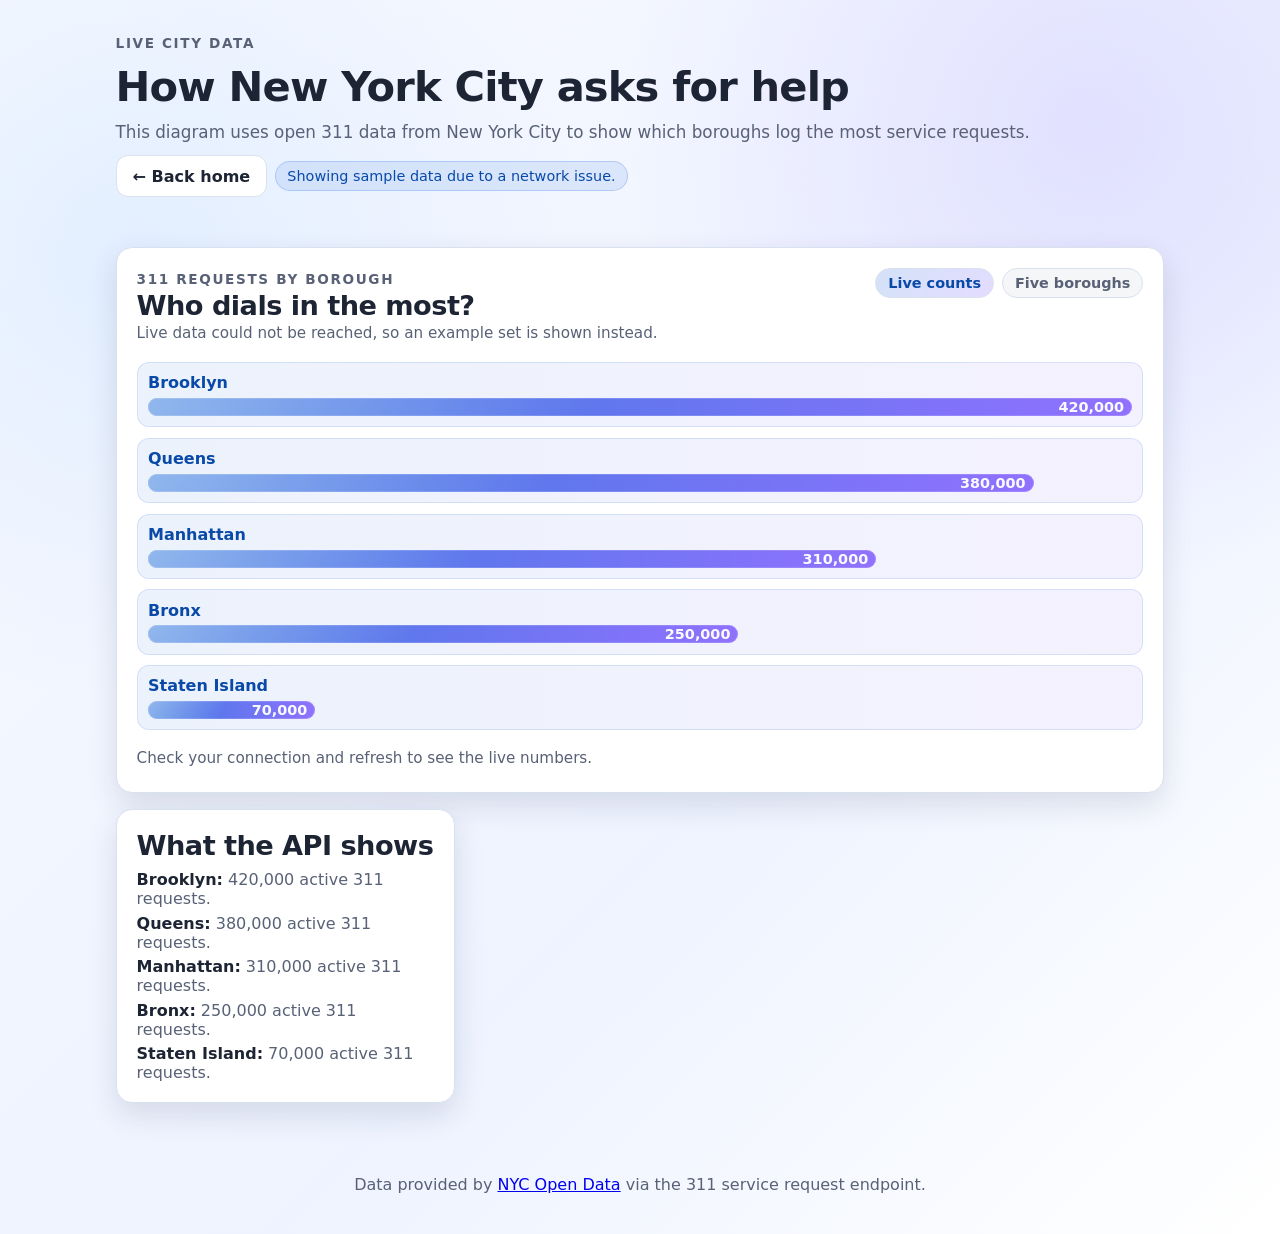
==== city-data.html @ 428a52f7 "Add NYC 311 service request diagram" ====
<!doctype html>
<html lang="en">
<head>
  <meta charset="UTF-8" />
  <meta name="viewport" content="width=device-width, initial-scale=1" />
  <title>NYC 311 Visual</title>
  <link rel="stylesheet" href="styles.css" />
</head>
<body class="city-data-page">
  <header class="site-header container">
    <p class="eyebrow">Live city data</p>
    <h1>How New York City asks for help</h1>
    <p class="lead">This diagram uses open 311 data from New York City to show which boroughs log the most service requests.</p>
    <div class="action-row">
      <a class="button" href="index.html">← Back home</a>
      <span class="badge" id="status">Loading NYC open data…</span>
    </div>
  </header>

  <main class="container grid">
    <section class="card chart-card" aria-live="polite" aria-atomic="true">
      <div class="chart-header">
        <div>
          <p class="eyebrow">311 Requests by borough</p>
          <h2>Who dials in the most?</h2>
          <p class="status" id="description">Waiting for a response from the NYC Open Data API.</p>
        </div>
        <div class="legend">
          <span class="legend-badge gradient">Live counts</span>
          <span class="legend-badge muted">Five boroughs</span>
        </div>
      </div>

      <div id="chart" class="bar-chart" role="img" aria-label="Bar chart of 311 requests by borough."></div>
      <p class="status" id="note">Bars grow dynamically once live data arrives.</p>
    </section>

    <section class="card">
      <h2>What the API shows</h2>
      <ul class="list" id="highlights">
        <li>We are looking up the five boroughs directly from NYC Open Data.</li>
        <li>Counts represent the live number of 311 requests recorded in the database.</li>
        <li>The chart animates to make the comparison easy to read.</li>
      </ul>
    </section>
  </main>

  <footer class="footer">
    Data provided by <a href="https://data.cityofnewyork.us/" target="_blank" rel="noopener">NYC Open Data</a> via the 311 service request endpoint.
  </footer>

  <script>
    const statusEl = document.getElementById('status');
    const descriptionEl = document.getElementById('description');
    const chartEl = document.getElementById('chart');
    const noteEl = document.getElementById('note');
    const highlightsEl = document.getElementById('highlights');

    function createBar(name, value, max) {
      const percent = Math.round((value / max) * 100);
      const bar = document.createElement('div');
      bar.className = 'bar';
      bar.setAttribute('role', 'group');
      bar.setAttribute('aria-label', `${name} has ${value.toLocaleString()} requests`);

      const label = document.createElement('span');
      label.className = 'bar-label';
      label.textContent = name;

      const fill = document.createElement('div');
      fill.className = 'bar-fill';
      fill.style.setProperty('--target-width', `${percent}%`);
      fill.innerHTML = `<span class="bar-value">${value.toLocaleString()}</span>`;

      bar.append(label, fill);
      return bar;
    }

    function renderChart(items) {
      chartEl.innerHTML = '';
      const max = Math.max(...items.map((item) => item.count));
      items.forEach((item, index) => {
        const bar = createBar(item.borough, item.count, max);
        bar.style.setProperty('--delay', `${index * 80}ms`);
        chartEl.appendChild(bar);
      });
      noteEl.textContent = 'Live NYC data loaded. Hover to see exact counts.';
    }

    function renderHighlights(items) {
      highlightsEl.innerHTML = '';
      items.forEach((item) => {
        const li = document.createElement('li');
        li.innerHTML = `<strong>${item.borough}:</strong> ${item.count.toLocaleString()} active 311 requests.`;
        highlightsEl.appendChild(li);
      });
    }

    async function loadNYCData() {
      statusEl.textContent = 'Contacting NYC servers…';
      const endpoint =
        'https://data.cityofnewyork.us/resource/erm2-nwe9.json?$select=borough,count(*)&$group=borough&$order=count%20DESC';

      try {
        const response = await fetch(endpoint);
        if (!response.ok) throw new Error(`Request failed with ${response.status}`);
        const data = await response.json();
        const cleaned = data
          .filter((row) => row.borough && row['count'])
          .map((row) => ({ borough: row.borough, count: Number(row['count']) }))
          .sort((a, b) => b.count - a.count);

        if (!cleaned.length) throw new Error('Empty response');

        renderChart(cleaned);
        renderHighlights(cleaned);
        statusEl.textContent = 'Live NYC data displayed.';
        descriptionEl.textContent = 'Each bar represents the current number of 311 service requests per borough.';
      } catch (error) {
        const fallback = [
          { borough: 'Brooklyn', count: 420000 },
          { borough: 'Queens', count: 380000 },
          { borough: 'Manhattan', count: 310000 },
          { borough: 'Bronx', count: 250000 },
          { borough: 'Staten Island', count: 70000 },
        ];
        renderChart(fallback);
        renderHighlights(fallback);
        statusEl.textContent = 'Showing sample data due to a network issue.';
        descriptionEl.textContent = 'Live data could not be reached, so an example set is shown instead.';
        noteEl.textContent = 'Check your connection and refresh to see the live numbers.';
      }
    }

    loadNYCData();
  </script>
</body>
</html>
---- styles.css ----
:root {
  color-scheme: light;
  --bg: #f5f7fb;
  --panel: #ffffff;
  --text: #1d2433;
  --muted: #586176;
  --accent: #0b5ed7;
  --accent-strong: #0949a8;
  --border: #d9e1ef;
  --shadow: 0 12px 30px rgba(13, 35, 67, 0.12);
  --radius: 16px;
  font-family: "Inter", system-ui, -apple-system, "Segoe UI", sans-serif;
}

* {
  box-sizing: border-box;
}

body {
  margin: 0;
  min-height: 100vh;
  background: radial-gradient(circle at 18% 20%, rgba(11, 94, 215, 0.08), transparent 32%),
    radial-gradient(circle at 82% 10%, rgba(13, 35, 67, 0.05), transparent 32%),
    linear-gradient(135deg, #f9fbff 0%, #eef3ff 100%);
  color: var(--text);
}

.container {
  width: min(1100px, 100%);
  margin: 0 auto;
  padding: clamp(1.5rem, 2vw, 2.5rem) clamp(1.25rem, 2vw, 2.5rem);
}

.site-header {
  padding-top: clamp(1rem, 4vw, 2rem);
  padding-bottom: clamp(0.5rem, 3vw, 1.5rem);
  display: grid;
  gap: 0.5rem;
}

.eyebrow {
  text-transform: uppercase;
  letter-spacing: 0.12em;
  font-weight: 700;
  color: var(--muted);
  font-size: 0.85rem;
  margin: 0;
}

h1,
h2,
h3 {
  margin: 0;
  letter-spacing: -0.02em;
}

h1 {
  font-size: clamp(2rem, 4vw, 2.6rem);
}

h2 {
  font-size: clamp(1.35rem, 3vw, 1.7rem);
}

p {
  margin: 0;
  line-height: 1.65;
}

.lead {
  color: var(--muted);
  font-size: 1.05rem;
}

.action-row {
  display: flex;
  gap: 0.5rem;
  flex-wrap: wrap;
  align-items: center;
}

.grid {
  display: grid;
  gap: 1rem;
  grid-template-columns: repeat(auto-fit, minmax(280px, 1fr));
  padding-bottom: clamp(1.5rem, 4vw, 3rem);
}

.card {
  background: var(--panel);
  border-radius: var(--radius);
  border: 1px solid var(--border);
  box-shadow: var(--shadow);
  padding: clamp(1.25rem, 1.4vw, 1.75rem);
  display: grid;
  gap: 0.6rem;
}

.card.highlight {
  border: 1px solid rgba(11, 94, 215, 0.25);
  background: linear-gradient(145deg, rgba(11, 94, 215, 0.08), rgba(11, 94, 215, 0.02));
}

.list {
  list-style: none;
  padding: 0;
  margin: 0;
  display: grid;
  gap: 0.35rem;
}

.list li {
  color: var(--muted);
}

.list strong {
  color: var(--text);
}

.button {
  display: inline-flex;
  align-items: center;
  gap: 0.45rem;
  text-decoration: none;
  border-radius: 12px;
  padding: 0.65rem 1rem;
  font-weight: 700;
  border: 1px solid var(--border);
  color: var(--text);
  background: var(--panel);
  transition: transform 150ms ease, box-shadow 150ms ease, border-color 150ms ease;
}

.button:hover {
  transform: translateY(-1px);
  border-color: rgba(11, 94, 215, 0.3);
  box-shadow: 0 12px 26px rgba(11, 94, 215, 0.18);
}

.button.primary {
  background: linear-gradient(135deg, var(--accent), var(--accent-strong));
  color: #f7faff;
  border-color: rgba(11, 94, 215, 0.7);
}

.badge {
  display: inline-flex;
  align-items: center;
  gap: 0.35rem;
  padding: 0.4rem 0.7rem;
  border-radius: 999px;
  font-size: 0.9rem;
  color: var(--accent-strong);
  background: rgba(11, 94, 215, 0.1);
  border: 1px solid rgba(11, 94, 215, 0.2);
}

.footer {
  color: var(--muted);
  text-align: center;
  padding: 1.5rem clamp(1.25rem, 2vw, 2.5rem) 2.5rem;
}

.quote-box {
  display: grid;
  gap: 0.75rem;
}

.quote-text {
  font-size: clamp(1.3rem, 2.5vw, 1.7rem);
  font-weight: 800;
  color: var(--accent-strong);
  line-height: 1.5;
  margin: 0;
}

.quote-meta {
  color: var(--muted);
  font-weight: 600;
  margin: 0;
}

.status {
  color: var(--muted);
  font-size: 0.95rem;
}

@media (max-width: 640px) {
  .grid {
    grid-template-columns: 1fr;
  }
}

.temperature-card {
  display: grid;
  grid-template-columns: repeat(auto-fit, minmax(220px, 1fr));
  gap: 1rem;
  align-items: center;
}

.temperature-reading {
  display: grid;
  gap: 0.25rem;
}

.temperature-value {
  font-size: clamp(2.5rem, 5vw, 3.5rem);
  font-weight: 800;
  margin: 0;
}

.temperature-label {
  color: var(--muted);
  font-weight: 700;
  margin: 0;
}

.temperature-details {
  display: grid;
  gap: 0.35rem;
}

.temperature-description {
  margin: 0;
  line-height: 1.6;
}

.temperature-page .card {
  transition: border-color 200ms ease;
}

.city-data-page body,
.city-data-page {
  background: radial-gradient(circle at 10% 20%, rgba(64, 160, 255, 0.1), transparent 30%),
    radial-gradient(circle at 85% 10%, rgba(120, 81, 255, 0.12), transparent 30%),
    linear-gradient(135deg, #f7f9ff 0%, #eef3ff 60%, #ffffff 100%);
}

.chart-card {
  grid-column: 1 / -1;
  gap: 1rem;
}

.chart-header {
  display: flex;
  justify-content: space-between;
  gap: 1rem;
  align-items: flex-start;
  flex-wrap: wrap;
}

.legend {
  display: flex;
  gap: 0.5rem;
  align-items: center;
}

.legend-badge {
  padding: 0.4rem 0.75rem;
  border-radius: 999px;
  font-weight: 700;
  font-size: 0.9rem;
  border: 1px solid var(--border);
}

.legend-badge.gradient {
  background: linear-gradient(135deg, rgba(11, 94, 215, 0.18), rgba(120, 81, 255, 0.2));
  color: var(--accent-strong);
}

.legend-badge.muted {
  background: rgba(13, 35, 67, 0.04);
  color: var(--muted);
}

.bar-chart {
  display: grid;
  gap: 0.65rem;
}

.bar {
  background: linear-gradient(90deg, rgba(11, 94, 215, 0.08), rgba(120, 81, 255, 0.08));
  border: 1px solid rgba(11, 94, 215, 0.12);
  border-radius: 12px;
  padding: 0.65rem;
  display: grid;
  gap: 0.35rem;
  position: relative;
  overflow: hidden;
}

.bar-label {
  font-weight: 800;
  color: var(--accent-strong);
}

.bar-fill {
  position: relative;
  background: linear-gradient(90deg, rgba(11, 94, 215, 0.8), rgba(120, 81, 255, 0.8));
  border-radius: 10px;
  height: 18px;
  width: 0;
  transition: width 600ms ease;
  box-shadow: inset 0 0 0 1px rgba(255, 255, 255, 0.15);
}

.bar-fill::after {
  content: '';
  position: absolute;
  inset: 0;
  border-radius: inherit;
  background: linear-gradient(120deg, rgba(255, 255, 255, 0.45), transparent 45%);
  mix-blend-mode: screen;
}

.bar-value {
  position: absolute;
  right: 0.5rem;
  top: 50%;
  transform: translateY(-50%);
  color: #f9fbff;
  font-weight: 800;
  font-size: 0.9rem;
}

.bar-fill {
  animation: grow 900ms ease forwards;
  animation-delay: var(--delay, 0ms);
}

.bar-fill {
  --target-width: 0%;
}

.bar-fill {
  width: var(--target-width);
}

@keyframes grow {
  from {
    width: 0;
  }
  to {
    width: var(--target-width);
  }
}

@media (max-width: 720px) {
  .chart-card {
    grid-column: auto;
  }
}
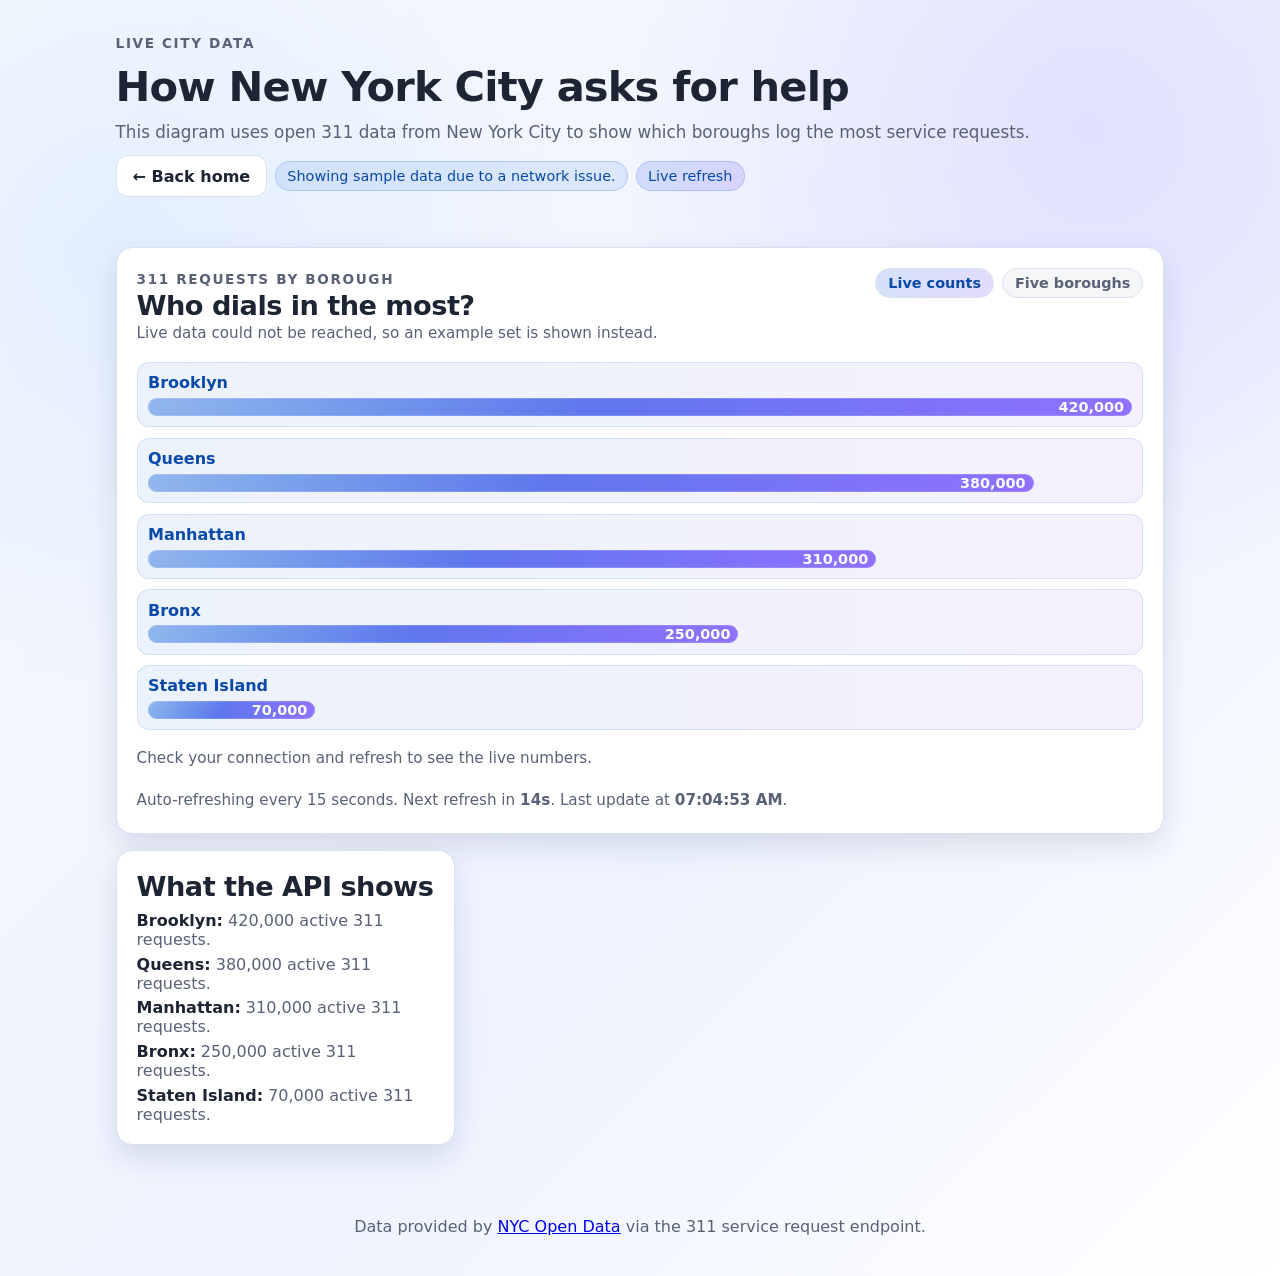
==== commit 838f5430: "Add live refresh updates to NYC 311 chart" ====
--- a/city-data.html
+++ b/city-data.html
@@ -14,6 +14,7 @@
     <div class="action-row">
       <a class="button" href="index.html">← Back home</a>
       <span class="badge" id="status">Loading NYC open data…</span>
+      <span class="badge pulse" id="live-indicator" aria-live="polite">Live refresh</span>
     </div>
   </header>
 
@@ -33,6 +34,7 @@
 
       <div id="chart" class="bar-chart" role="img" aria-label="Bar chart of 311 requests by borough."></div>
       <p class="status" id="note">Bars grow dynamically once live data arrives.</p>
+      <p class="status" id="refresh-note">Auto-refreshing every 15 seconds. Next refresh in <strong id="countdown">15s</strong>. Last update at <strong id="updated-at">—</strong>.</p>
     </section>
 
     <section class="card">
@@ -54,7 +56,14 @@
     const descriptionEl = document.getElementById('description');
     const chartEl = document.getElementById('chart');
     const noteEl = document.getElementById('note');
+    const countdownEl = document.getElementById('countdown');
+    const updatedAtEl = document.getElementById('updated-at');
+    const liveIndicatorEl = document.getElementById('live-indicator');
     const highlightsEl = document.getElementById('highlights');
+    const REFRESH_MS = 15000;
+    let refreshTimer;
+    let countdownTimer;
+    let previousCounts = new Map();
 
     function createBar(name, value, max) {
       const percent = Math.round((value / max) * 100);
@@ -62,6 +71,7 @@
       bar.className = 'bar';
       bar.setAttribute('role', 'group');
       bar.setAttribute('aria-label', `${name} has ${value.toLocaleString()} requests`);
+      bar.dataset.borough = name;
 
       const label = document.createElement('span');
       label.className = 'bar-label';
@@ -70,6 +80,7 @@
       const fill = document.createElement('div');
       fill.className = 'bar-fill';
       fill.style.setProperty('--target-width', `${percent}%`);
+      fill.dataset.count = value;
       fill.innerHTML = `<span class="bar-value">${value.toLocaleString()}</span>`;
 
       bar.append(label, fill);
@@ -79,12 +90,21 @@
     function renderChart(items) {
       chartEl.innerHTML = '';
       const max = Math.max(...items.map((item) => item.count));
+
       items.forEach((item, index) => {
         const bar = createBar(item.borough, item.count, max);
+        const previousValue = previousCounts.get(item.borough);
+
+        if (previousValue !== undefined && previousValue !== item.count) {
+          bar.classList.add('bar-updated');
+        }
+
         bar.style.setProperty('--delay', `${index * 80}ms`);
         chartEl.appendChild(bar);
       });
-      noteEl.textContent = 'Live NYC data loaded. Hover to see exact counts.';
+
+      previousCounts = new Map(items.map((item) => [item.borough, item.count]));
+      noteEl.textContent = 'Live NYC data loaded. Bars pulse when counts change between refreshes.';
     }
 
     function renderHighlights(items) {
@@ -94,6 +114,37 @@
         li.innerHTML = `<strong>${item.borough}:</strong> ${item.count.toLocaleString()} active 311 requests.`;
         highlightsEl.appendChild(li);
       });
+    }
+
+    function startCountdown() {
+      clearInterval(countdownTimer);
+      liveIndicatorEl.classList.add('pulse-active');
+      let remaining = REFRESH_MS / 1000;
+      countdownEl.textContent = `${remaining}s`;
+
+      countdownTimer = setInterval(() => {
+        remaining -= 1;
+        if (remaining <= 0) {
+          countdownEl.textContent = '0s';
+          clearInterval(countdownTimer);
+          return;
+        }
+        countdownEl.textContent = `${remaining}s`;
+      }, 1000);
+    }
+
+    function markUpdatedTime() {
+      const now = new Date();
+      const formatted = now.toLocaleTimeString([], { hour: '2-digit', minute: '2-digit', second: '2-digit' });
+      updatedAtEl.textContent = formatted;
+    }
+
+    function scheduleRefresh() {
+      clearTimeout(refreshTimer);
+      startCountdown();
+      refreshTimer = setTimeout(() => {
+        loadNYCData();
+      }, REFRESH_MS);
     }
 
     async function loadNYCData() {
@@ -116,6 +167,8 @@
         renderHighlights(cleaned);
         statusEl.textContent = 'Live NYC data displayed.';
         descriptionEl.textContent = 'Each bar represents the current number of 311 service requests per borough.';
+        markUpdatedTime();
+        liveIndicatorEl.classList.remove('pulse-active');
       } catch (error) {
         const fallback = [
           { borough: 'Brooklyn', count: 420000 },
@@ -129,9 +182,14 @@
         statusEl.textContent = 'Showing sample data due to a network issue.';
         descriptionEl.textContent = 'Live data could not be reached, so an example set is shown instead.';
         noteEl.textContent = 'Check your connection and refresh to see the live numbers.';
+        liveIndicatorEl.classList.remove('pulse-active');
+        markUpdatedTime();
       }
+
+      scheduleRefresh();
     }
 
+    startCountdown();
     loadNYCData();
   </script>
 </body>
--- a/styles.css
+++ b/styles.css
@@ -155,6 +155,17 @@
   border: 1px solid rgba(11, 94, 215, 0.2);
 }
 
+.badge.pulse {
+  box-shadow: 0 0 0 0 rgba(11, 94, 215, 0.25);
+  transition: box-shadow 200ms ease, background 200ms ease, color 200ms ease;
+}
+
+.badge.pulse.pulse-active {
+  animation: pulse-ring 1.2s ease-in-out infinite;
+  background: linear-gradient(135deg, rgba(11, 94, 215, 0.15), rgba(120, 81, 255, 0.18));
+  color: var(--accent-strong);
+}
+
 .footer {
   color: var(--muted);
   text-align: center;
@@ -287,6 +298,11 @@
   gap: 0.35rem;
   position: relative;
   overflow: hidden;
+}
+
+.bar.bar-updated {
+  border-color: rgba(120, 81, 255, 0.35);
+  animation: highlight 800ms ease;
 }
 
 .bar-label {
@@ -345,6 +361,30 @@
   }
 }
 
+@keyframes highlight {
+  0% {
+    box-shadow: 0 0 0 0 rgba(120, 81, 255, 0.25);
+  }
+  70% {
+    box-shadow: 0 0 0 12px rgba(120, 81, 255, 0.05);
+  }
+  100% {
+    box-shadow: 0 0 0 0 rgba(120, 81, 255, 0);
+  }
+}
+
+@keyframes pulse-ring {
+  0% {
+    box-shadow: 0 0 0 0 rgba(11, 94, 215, 0.25);
+  }
+  60% {
+    box-shadow: 0 0 0 12px rgba(11, 94, 215, 0);
+  }
+  100% {
+    box-shadow: 0 0 0 0 rgba(11, 94, 215, 0);
+  }
+}
+
 @media (max-width: 720px) {
   .chart-card {
     grid-column: auto;
